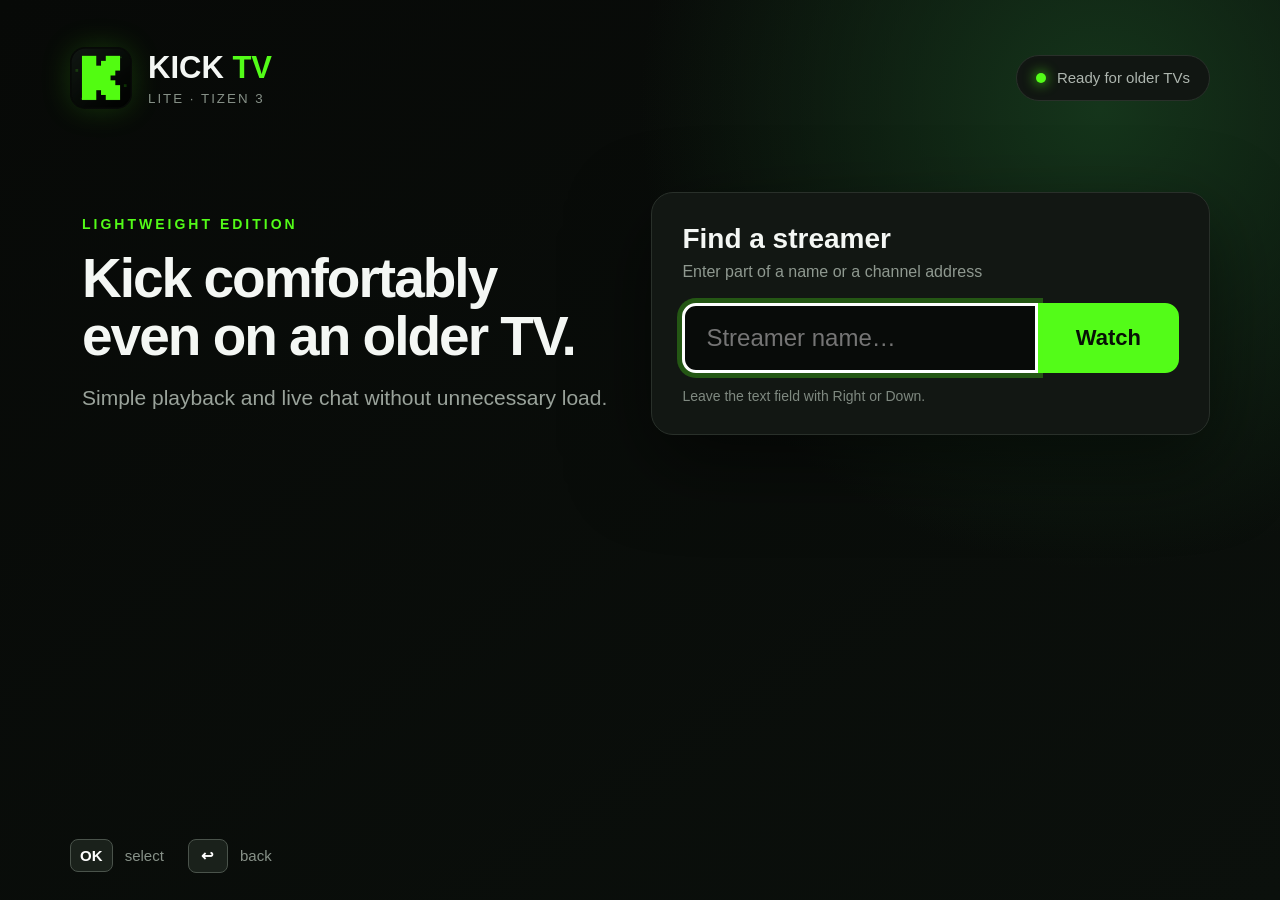
==== kick-tv-lite/index.html @ d7a7f8cd "feat: add lightweight Tizen 3 build" ====
<!doctype html>
<html lang="cs">
<head>
  <meta charset="utf-8">
  <meta name="viewport" content="width=1920, initial-scale=1, maximum-scale=1, user-scalable=no">
  <title>Kick TV Lite</title>
  <link rel="stylesheet" href="style.css">
  <script src="$WEBAPIS/webapis/webapis.js"></script>
</head>
<body>
  <main id="home">
    <header class="topbar">
      <div class="brand"><img src="kick-icon-117.png" alt=""><div><strong>KICK <em>TV</em></strong><small>LITE · TIZEN 3</small></div></div>
      <div class="ready"><span></span><b data-i18n="ready">Připraveno pro starší TV</b></div>
    </header>
    <section class="hero">
      <div class="intro"><p>LIGHTWEIGHT EDITION</p><h1 data-i18n="headline">Kick pohodlně<br>i na starší televizi.</h1><span data-i18n="subline">Jednoduché přehrávání a živý chat bez zbytečné zátěže.</span></div>
      <section class="search-card">
        <h2 data-i18n="find">Najít streamera</h2>
        <p data-i18n="findHelp">Stačí část jména nebo adresa kanálu</p>
        <div class="input-row"><input id="channel" class="focusable" type="text" autocomplete="off" data-i18n-placeholder="placeholder" placeholder="Jméno streamera…"><button id="watch" class="focusable" data-i18n="watch">Sledovat</button></div>
        <div class="tip" data-i18n="searchTip">Z textového pole odejdeš šipkou doprava nebo dolů.</div>
      </section>
    </section>
    <section id="searchSection" class="section hidden"><h2 data-i18n="results">Výsledky hledání</h2><span id="searchState"></span><div id="results" class="results"></div></section>
    <section id="recentSection" class="section hidden"><h2 data-i18n="recent">Naposledy sledované</h2><div id="recent" class="recent"></div></section>
    <footer><span class="key">OK</span> <span data-i18n="select">vybrat</span><span class="key back">↩</span> <span data-i18n="back">zpět</span></footer>
  </main>
  <section id="playerView" class="hidden">
    <object id="av-player" type="application/avplayer"></object>
    <div id="playerStatus"><div class="spinner"></div><strong id="statusTitle" data-i18n="loading">Načítám stream…</strong><span id="statusDetail"></span></div>
    <div id="hud"><span id="nowPlaying"></span><span id="hint" data-i18n="playerHint">OK: chat · Zpět: výběr</span></div>
    <aside id="chatPanel">
      <header><span class="chat-dot"></span><strong data-i18n="chat">Živý chat</strong><small id="chatStatus" data-i18n="connecting">Připojuji…</small></header>
      <div id="chatMessages" class="messages"><div class="empty" data-i18n="empty">Nové zprávy se objeví tady.</div></div>
      <footer><span class="key">OK</span> <span data-i18n="hideChat">skrýt chat</span></footer>
    </aside>
  </section>
  <div id="sparkles"></div>
  <script src="app.js"></script>
</body>
</html>
---- kick-tv-lite/style.css ----
*{box-sizing:border-box}html,body{width:100%;height:100%;margin:0;overflow:hidden;background:#070907;color:#f4f7f4;font-family:Arial,sans-serif}button,input{font-family:inherit}.hidden{display:none!important}
#home{position:relative;width:100%;height:100%;padding:42px 70px 30px;background:radial-gradient(circle at 86% 12%,#15351b 0,transparent 34%),linear-gradient(145deg,#070907,#0b100c)}.topbar{height:72px;display:flex;align-items:center;justify-content:space-between}.brand{display:flex;align-items:center}.brand img{width:62px;height:62px;margin-right:16px;border-radius:15px;box-shadow:0 0 30px rgba(83,252,24,.18)}.brand strong{display:block;font-size:31px}.brand em{color:#53fc18;font-style:normal}.brand small{display:block;margin-top:5px;color:#869087;letter-spacing:2px}.ready{padding:13px 19px;border:1px solid #29302a;border-radius:30px;background:#111612;color:#aeb6af}.ready span{display:inline-block;width:10px;height:10px;margin-right:11px;border-radius:50%;background:#53fc18;box-shadow:0 0 13px #53fc18}.ready b{font-size:15px;font-weight:normal}
.hero{height:338px;margin-top:30px;display:flex;align-items:center}.intro{width:51%;padding-left:12px}.intro>p{margin:0 0 18px;color:#53fc18;font-size:14px;font-weight:bold;letter-spacing:3px}.intro h1{margin:0 0 20px;font-size:55px;line-height:1.05;letter-spacing:-2px}.intro>span{color:#9aa39b;font-size:21px}.search-card{width:49%;padding:30px;border:1px solid #29302a;border-radius:22px;background:#121713;box-shadow:0 28px 80px rgba(0,0,0,.5)}.search-card h2{margin:0;font-size:28px}.search-card>p{margin:8px 0 22px;color:#8f9990;font-size:16px}.input-row{display:flex}.input-row input{height:70px;min-width:0;flex:1;padding:0 21px;border:3px solid #29302a;border-radius:14px 0 0 14px;outline:0;background:#080b09;color:#fff;font-size:24px}.input-row button{height:70px;padding:0 35px;border:3px solid #53fc18;border-radius:0 14px 14px 0;outline:0;background:#53fc18;color:#071006;font-size:22px;font-weight:bold}.focusable:focus,.focused{position:relative;border-color:#fff!important;box-shadow:0 0 0 5px rgba(83,252,24,.28)}.tip{margin-top:15px;color:#7f8980;font-size:14px}
.section{margin-top:12px}.section h2{display:inline-block;margin:0 15px 12px 0;font-size:19px}.section>span{color:#818b82;font-size:14px}.results,.recent{display:flex;flex-wrap:wrap}.result,.history-item{height:78px;margin:0 12px 12px 0;padding:12px 17px;border:3px solid transparent;border-radius:14px;outline:0;background:#141a15;color:#fff;text-align:left}.result{width:31.8%}.history-item{width:230px}.result strong,.history-item strong{display:block;overflow:hidden;font-size:19px;text-overflow:ellipsis;white-space:nowrap}.meta{display:block;margin-top:7px;color:#8e988f;font-size:14px;overflow:hidden;text-overflow:ellipsis;white-space:nowrap}.live{color:#53fc18}.offline{color:#89928a}#home>footer{position:absolute;left:70px;bottom:27px;color:#879188;font-size:15px}.key{display:inline-block;min-width:40px;margin-right:8px;padding:7px 9px;border:1px solid #4a534b;border-radius:8px;background:#1a211b;color:#fff;text-align:center;font-weight:bold}.key.back{margin-left:24px}
#playerView{position:absolute;top:0;right:0;bottom:0;left:0;background:#000}#av-player{position:absolute;z-index:-1;width:100%;height:100%;border:0;background:transparent;opacity:0;color:transparent;font-size:0}#playerStatus{position:absolute;z-index:2;top:0;right:0;bottom:0;left:0;display:flex;flex-direction:column;align-items:center;justify-content:center;background:#080b09;text-align:center}#playerStatus strong{margin-top:24px;font-size:42px}#playerStatus>span{max-width:930px;margin-top:15px;color:#9aa39b;font-size:22px;line-height:1.45}.spinner{width:65px;height:65px;border:7px solid #263027;border-top-color:#53fc18;border-radius:50%;animation:spin 1s linear infinite}.player-ready{background:transparent!important}.player-ready #playerStatus{display:none}.player-error .spinner{display:none}.player-error #statusTitle{color:#ff6672}.offline-state #playerStatus{background:radial-gradient(circle at 16% 40%,#17401d,#080b09 48%)}.chat-open #playerStatus{right:520px}html.video-playing,body.video-playing{background:transparent!important}
#hud{position:absolute;z-index:4;top:32px;left:45px;right:45px;padding:17px 22px;border-radius:13px;background:rgba(0,0,0,.76);font-size:20px;opacity:0;transition:opacity .2s}#hud span:last-child{float:right;color:#b3bbb4}.hud #hud{opacity:1}
#chatPanel{position:absolute;z-index:7;top:0;right:-520px;bottom:0;width:520px;background:#090e0a;border-left:2px solid #326d2d;box-shadow:-25px 0 70px rgba(0,0,0,.65);transition:right .22s}.chat-open #chatPanel{right:0}#chatPanel header{height:112px;padding:31px 26px;border-bottom:1px solid #283029}.chat-dot{display:inline-block;width:13px;height:13px;margin-right:14px;border-radius:50%;background:#657066}.chat-connected .chat-dot{background:#53fc18;box-shadow:0 0 14px #53fc18}#chatPanel header strong{font-size:25px}#chatPanel header small{display:block;margin:10px 0 0 29px;color:#8b968d;font-size:15px}.messages{position:absolute;top:112px;right:0;bottom:67px;left:0;padding:15px 18px;overflow:hidden;display:flex;flex-direction:column;justify-content:flex-end}.empty{margin:auto;color:#7f8980;font-size:17px}.message{margin-top:8px;padding:9px 11px;border-radius:10px;background:#111713;font-size:17px;line-height:1.38;overflow-wrap:break-word}.name{margin-right:8px;color:#53fc18;font-weight:bold}#chatPanel>footer{position:absolute;right:0;bottom:0;left:0;height:67px;padding:16px 22px;border-top:1px solid #283029;color:#8c968e}
#sparkles{position:absolute;z-index:30;top:0;right:0;bottom:0;left:0;pointer-events:none}.spark{position:absolute;width:12px;height:12px;border-radius:50% 50% 45% 45%;background:#53fc18;box-shadow:0 0 15px #53fc18;animation:pop 1.8s ease-out forwards}@keyframes spin{to{transform:rotate(360deg)}}@keyframes pop{0%{transform:scale(0);opacity:0}25%{transform:scale(1.5);opacity:1}100%{transform:translateY(-90px) scale(.2);opacity:0}}
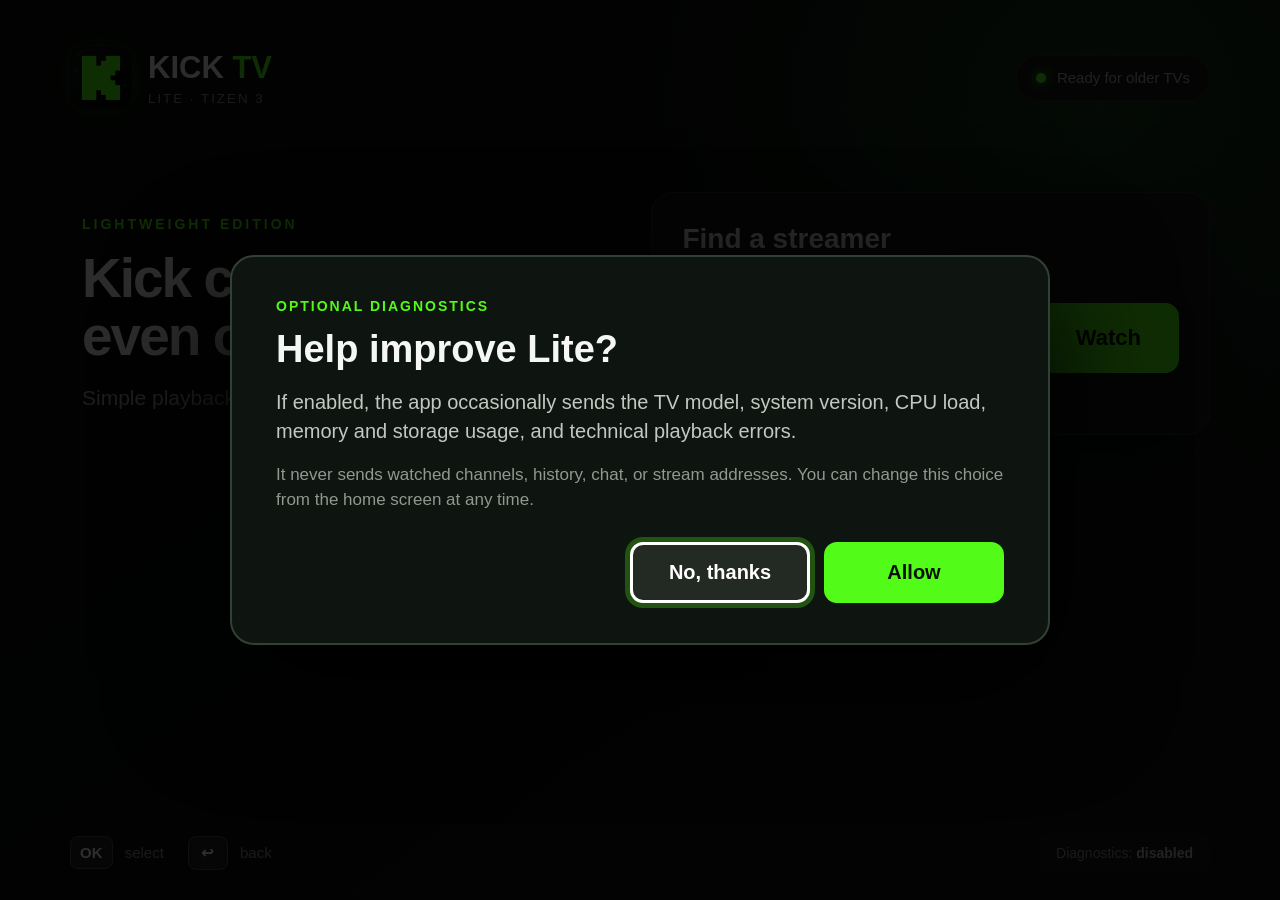
==== commit e5fa7c19: "Restore chat with dynamic Kick realtime discovery; update Lite diagnostics Thanks to @anyrobert for " ====
--- a/kick-tv-lite/index.html
+++ b/kick-tv-lite/index.html
@@ -24,7 +24,7 @@
     </section>
     <section id="searchSection" class="section hidden"><h2 data-i18n="results">Výsledky hledání</h2><span id="searchState"></span><div id="results" class="results"></div></section>
     <section id="recentSection" class="section hidden"><h2 data-i18n="recent">Naposledy sledované</h2><div id="recent" class="recent"></div></section>
-    <footer><span class="key">OK</span> <span data-i18n="select">vybrat</span><span class="key back">↩</span> <span data-i18n="back">zpět</span></footer>
+    <footer><div><span class="key">OK</span> <span data-i18n="select">vybrat</span><span class="key back">↩</span> <span data-i18n="back">zpět</span></div><button id="telemetrySettings" class="focusable telemetry-link"><span data-i18n="diagnostics">Diagnostika</span>: <b id="telemetryState">vypnuta</b></button></footer>
   </main>
   <section id="playerView" class="hidden">
     <object id="av-player" type="application/avplayer"></object>
@@ -35,8 +35,27 @@
       <div id="chatMessages" class="messages"><div class="empty" data-i18n="empty">Nové zprávy se objeví tady.</div></div>
       <footer><span class="key">OK</span> <span data-i18n="hideChat">skrýt chat</span></footer>
     </aside>
+    <aside id="qualityMenu">
+      <header><strong data-i18n="quality">Kvalita obrazu</strong><small data-i18n="qualityHelp">Šipkami vyber · OK potvrď · Zpět zavři</small></header>
+      <div id="qualityOptions"></div>
+    </aside>
+    <aside id="debugPanel" aria-hidden="true">
+      <header><strong data-i18n="debugTitle">Diagnostika přehrávače</strong><small data-i18n="debugHelp">Vyfoť celou tuto obrazovku a přilož ji k issue.</small></header>
+      <pre id="debugOutput"></pre>
+      <footer><span class="key">↓</span> <span data-i18n="debugClose">zavřít diagnostiku</span></footer>
+    </aside>
+  </section>
+  <section id="telemetryConsent" class="telemetry-consent" aria-hidden="true">
+    <div class="telemetry-card">
+      <span class="telemetry-kicker" data-i18n="diagnosticsOptional">DOBROVOLNÁ DIAGNOSTIKA</span>
+      <h2 data-i18n="diagnosticsTitle">Pomůžeš vylepšit Lite?</h2>
+      <p data-i18n="diagnosticsBody">Pokud ji povolíš, aplikace občas odešle model TV, verzi systému, vytížení CPU, využití paměti a úložiště a technické chyby přehrávače.</p>
+      <p class="telemetry-safe" data-i18n="diagnosticsSafe">Nikdy neposílá sledované kanály, historii, chat ani streamovací adresy. Volbu můžeš kdykoli změnit na hlavní obrazovce.</p>
+      <div class="telemetry-actions"><button id="telemetryDecline" class="consent-option" data-i18n="diagnosticsDecline">Ne, díky</button><button id="telemetryAllow" class="consent-option allow" data-i18n="diagnosticsAllow">Povolit</button></div>
+    </div>
   </section>
   <div id="sparkles"></div>
+  <script src="realtime.js"></script>
   <script src="app.js"></script>
 </body>
 </html>
--- a/kick-tv-lite/style.css
+++ b/kick-tv-lite/style.css
@@ -1,8 +1,12 @@
 *{box-sizing:border-box}html,body{width:100%;height:100%;margin:0;overflow:hidden;background:#070907;color:#f4f7f4;font-family:Arial,sans-serif}button,input{font-family:inherit}.hidden{display:none!important}
+.message{flex-shrink:0;word-wrap:break-word}
 #home{position:relative;width:100%;height:100%;padding:42px 70px 30px;background:radial-gradient(circle at 86% 12%,#15351b 0,transparent 34%),linear-gradient(145deg,#070907,#0b100c)}.topbar{height:72px;display:flex;align-items:center;justify-content:space-between}.brand{display:flex;align-items:center}.brand img{width:62px;height:62px;margin-right:16px;border-radius:15px;box-shadow:0 0 30px rgba(83,252,24,.18)}.brand strong{display:block;font-size:31px}.brand em{color:#53fc18;font-style:normal}.brand small{display:block;margin-top:5px;color:#869087;letter-spacing:2px}.ready{padding:13px 19px;border:1px solid #29302a;border-radius:30px;background:#111612;color:#aeb6af}.ready span{display:inline-block;width:10px;height:10px;margin-right:11px;border-radius:50%;background:#53fc18;box-shadow:0 0 13px #53fc18}.ready b{font-size:15px;font-weight:normal}
 .hero{height:338px;margin-top:30px;display:flex;align-items:center}.intro{width:51%;padding-left:12px}.intro>p{margin:0 0 18px;color:#53fc18;font-size:14px;font-weight:bold;letter-spacing:3px}.intro h1{margin:0 0 20px;font-size:55px;line-height:1.05;letter-spacing:-2px}.intro>span{color:#9aa39b;font-size:21px}.search-card{width:49%;padding:30px;border:1px solid #29302a;border-radius:22px;background:#121713;box-shadow:0 28px 80px rgba(0,0,0,.5)}.search-card h2{margin:0;font-size:28px}.search-card>p{margin:8px 0 22px;color:#8f9990;font-size:16px}.input-row{display:flex}.input-row input{height:70px;min-width:0;flex:1;padding:0 21px;border:3px solid #29302a;border-radius:14px 0 0 14px;outline:0;background:#080b09;color:#fff;font-size:24px}.input-row button{height:70px;padding:0 35px;border:3px solid #53fc18;border-radius:0 14px 14px 0;outline:0;background:#53fc18;color:#071006;font-size:22px;font-weight:bold}.focusable:focus,.focused{position:relative;border-color:#fff!important;box-shadow:0 0 0 5px rgba(83,252,24,.28)}.tip{margin-top:15px;color:#7f8980;font-size:14px}
-.section{margin-top:12px}.section h2{display:inline-block;margin:0 15px 12px 0;font-size:19px}.section>span{color:#818b82;font-size:14px}.results,.recent{display:flex;flex-wrap:wrap}.result,.history-item{height:78px;margin:0 12px 12px 0;padding:12px 17px;border:3px solid transparent;border-radius:14px;outline:0;background:#141a15;color:#fff;text-align:left}.result{width:31.8%}.history-item{width:230px}.result strong,.history-item strong{display:block;overflow:hidden;font-size:19px;text-overflow:ellipsis;white-space:nowrap}.meta{display:block;margin-top:7px;color:#8e988f;font-size:14px;overflow:hidden;text-overflow:ellipsis;white-space:nowrap}.live{color:#53fc18}.offline{color:#89928a}#home>footer{position:absolute;left:70px;bottom:27px;color:#879188;font-size:15px}.key{display:inline-block;min-width:40px;margin-right:8px;padding:7px 9px;border:1px solid #4a534b;border-radius:8px;background:#1a211b;color:#fff;text-align:center;font-weight:bold}.key.back{margin-left:24px}
+.section{margin-top:12px}.section h2{display:inline-block;margin:0 15px 12px 0;font-size:19px}.section>span{color:#818b82;font-size:14px}.results,.recent{display:flex;flex-wrap:wrap}.result,.history-item{height:78px;margin:0 12px 12px 0;padding:12px 17px;border:3px solid transparent;border-radius:14px;outline:0;background:#141a15;color:#fff;text-align:left}.result{width:31.8%}.history-item{width:230px}.result strong,.history-item strong{display:block;overflow:hidden;font-size:19px;text-overflow:ellipsis;white-space:nowrap}.meta{display:block;margin-top:7px;color:#8e988f;font-size:14px;overflow:hidden;text-overflow:ellipsis;white-space:nowrap}.live{color:#53fc18}.offline{color:#89928a}#home>footer{position:absolute;right:70px;bottom:27px;left:70px;display:flex;align-items:center;justify-content:space-between;color:#879188;font-size:15px}.key{display:inline-block;min-width:40px;margin-right:8px;padding:7px 9px;border:1px solid #4a534b;border-radius:8px;background:#1a211b;color:#fff;text-align:center;font-weight:bold}.key.back{margin-left:24px}.telemetry-link{padding:10px 15px;border:2px solid transparent;border-radius:10px;outline:0;background:#111612;color:#879188;font-size:14px}.telemetry-link b{color:#b6c0b8}.telemetry-link.enabled b{color:#53fc18}
 #playerView{position:absolute;top:0;right:0;bottom:0;left:0;background:#000}#av-player{position:absolute;z-index:-1;width:100%;height:100%;border:0;background:transparent;opacity:0;color:transparent;font-size:0}#playerStatus{position:absolute;z-index:2;top:0;right:0;bottom:0;left:0;display:flex;flex-direction:column;align-items:center;justify-content:center;background:#080b09;text-align:center}#playerStatus strong{margin-top:24px;font-size:42px}#playerStatus>span{max-width:930px;margin-top:15px;color:#9aa39b;font-size:22px;line-height:1.45}.spinner{width:65px;height:65px;border:7px solid #263027;border-top-color:#53fc18;border-radius:50%;animation:spin 1s linear infinite}.player-ready{background:transparent!important}.player-ready #playerStatus{display:none}.player-error .spinner{display:none}.player-error #statusTitle{color:#ff6672}.offline-state #playerStatus{background:radial-gradient(circle at 16% 40%,#17401d,#080b09 48%)}.chat-open #playerStatus{right:520px}html.video-playing,body.video-playing{background:transparent!important}
 #hud{position:absolute;z-index:4;top:32px;left:45px;right:45px;padding:17px 22px;border-radius:13px;background:rgba(0,0,0,.76);font-size:20px;opacity:0;transition:opacity .2s}#hud span:last-child{float:right;color:#b3bbb4}.hud #hud{opacity:1}
 #chatPanel{position:absolute;z-index:7;top:0;right:-520px;bottom:0;width:520px;background:#090e0a;border-left:2px solid #326d2d;box-shadow:-25px 0 70px rgba(0,0,0,.65);transition:right .22s}.chat-open #chatPanel{right:0}#chatPanel header{height:112px;padding:31px 26px;border-bottom:1px solid #283029}.chat-dot{display:inline-block;width:13px;height:13px;margin-right:14px;border-radius:50%;background:#657066}.chat-connected .chat-dot{background:#53fc18;box-shadow:0 0 14px #53fc18}#chatPanel header strong{font-size:25px}#chatPanel header small{display:block;margin:10px 0 0 29px;color:#8b968d;font-size:15px}.messages{position:absolute;top:112px;right:0;bottom:67px;left:0;padding:15px 18px;overflow:hidden;display:flex;flex-direction:column;justify-content:flex-end}.empty{margin:auto;color:#7f8980;font-size:17px}.message{margin-top:8px;padding:9px 11px;border-radius:10px;background:#111713;font-size:17px;line-height:1.38;overflow-wrap:break-word}.name{margin-right:8px;color:#53fc18;font-weight:bold}#chatPanel>footer{position:absolute;right:0;bottom:0;left:0;height:67px;padding:16px 22px;border-top:1px solid #283029;color:#8c968e}
+#qualityMenu{position:absolute;z-index:10;top:50%;left:50%;width:610px;padding:28px;border:1px solid #354037;border-radius:22px;background:#0d130f;box-shadow:0 30px 100px rgba(0,0,0,.85);opacity:0;visibility:hidden;transform:translate(-50%,-47%);transition:opacity .16s,transform .16s}.quality-open #qualityMenu{opacity:1;visibility:visible;transform:translate(-50%,-50%)}#qualityMenu header{margin-bottom:20px}#qualityMenu header strong{display:block;font-size:30px}#qualityMenu header small{display:block;margin-top:7px;color:#929d94;font-size:15px}.quality-option{height:62px;margin-top:8px;padding:0 18px;border:2px solid transparent;border-radius:13px;background:#161d17;line-height:58px}.quality-option strong{font-size:21px}.quality-option span{float:right;color:#96a098;font-size:15px}.quality-option.selected span{color:#53fc18}.quality-option.focused{border-color:#fff;background:#1b2b1c;box-shadow:0 0 0 4px rgba(83,252,24,.25)}
+#debugPanel{position:absolute;z-index:12;top:45px;right:55px;bottom:45px;left:55px;padding:28px 32px;border:2px solid #53fc18;border-radius:20px;background:rgba(5,9,6,.97);box-shadow:0 25px 100px #000;opacity:0;visibility:hidden}.debug-open #debugPanel{opacity:1;visibility:visible}#debugPanel header{height:78px;border-bottom:1px solid #304032}#debugPanel header strong{display:block;font-size:29px;color:#53fc18}#debugPanel header small{display:block;margin-top:7px;color:#a7b2a9;font-size:16px}#debugOutput{position:absolute;top:124px;right:32px;bottom:78px;left:32px;margin:0;overflow:hidden;color:#e8eee9;font:17px/1.45 monospace;white-space:pre-wrap;word-break:break-all}#debugPanel footer{position:absolute;right:32px;bottom:24px;left:32px;color:#a7b2a9;font-size:16px}
+.telemetry-consent{position:absolute;z-index:40;top:0;right:0;bottom:0;left:0;display:flex;align-items:center;justify-content:center;background:rgba(0,0,0,.82);opacity:0;visibility:hidden}.telemetry-consent.open{opacity:1;visibility:visible}.telemetry-card{width:820px;padding:40px 44px;border:2px solid #334035;border-radius:24px;background:#0e140f;box-shadow:0 35px 120px #000}.telemetry-kicker{color:#53fc18;font-size:14px;font-weight:bold;letter-spacing:2px}.telemetry-card h2{margin:13px 0 17px;font-size:38px}.telemetry-card p{margin:0;color:#c1c9c2;font-size:20px;line-height:1.48}.telemetry-card .telemetry-safe{margin-top:15px;color:#8e9990;font-size:17px}.telemetry-actions{margin-top:30px;display:flex;justify-content:flex-end}.consent-option{min-width:180px;margin-left:14px;padding:16px 24px;border:3px solid transparent;border-radius:13px;outline:0;background:#222a23;color:#fff;font-size:20px;font-weight:bold}.consent-option.allow{background:#53fc18;color:#071006}.consent-option:focus{border-color:#fff;box-shadow:0 0 0 5px rgba(83,252,24,.28)}
 #sparkles{position:absolute;z-index:30;top:0;right:0;bottom:0;left:0;pointer-events:none}.spark{position:absolute;width:12px;height:12px;border-radius:50% 50% 45% 45%;background:#53fc18;box-shadow:0 0 15px #53fc18;animation:pop 1.8s ease-out forwards}@keyframes spin{to{transform:rotate(360deg)}}@keyframes pop{0%{transform:scale(0);opacity:0}25%{transform:scale(1.5);opacity:1}100%{transform:translateY(-90px) scale(.2);opacity:0}}
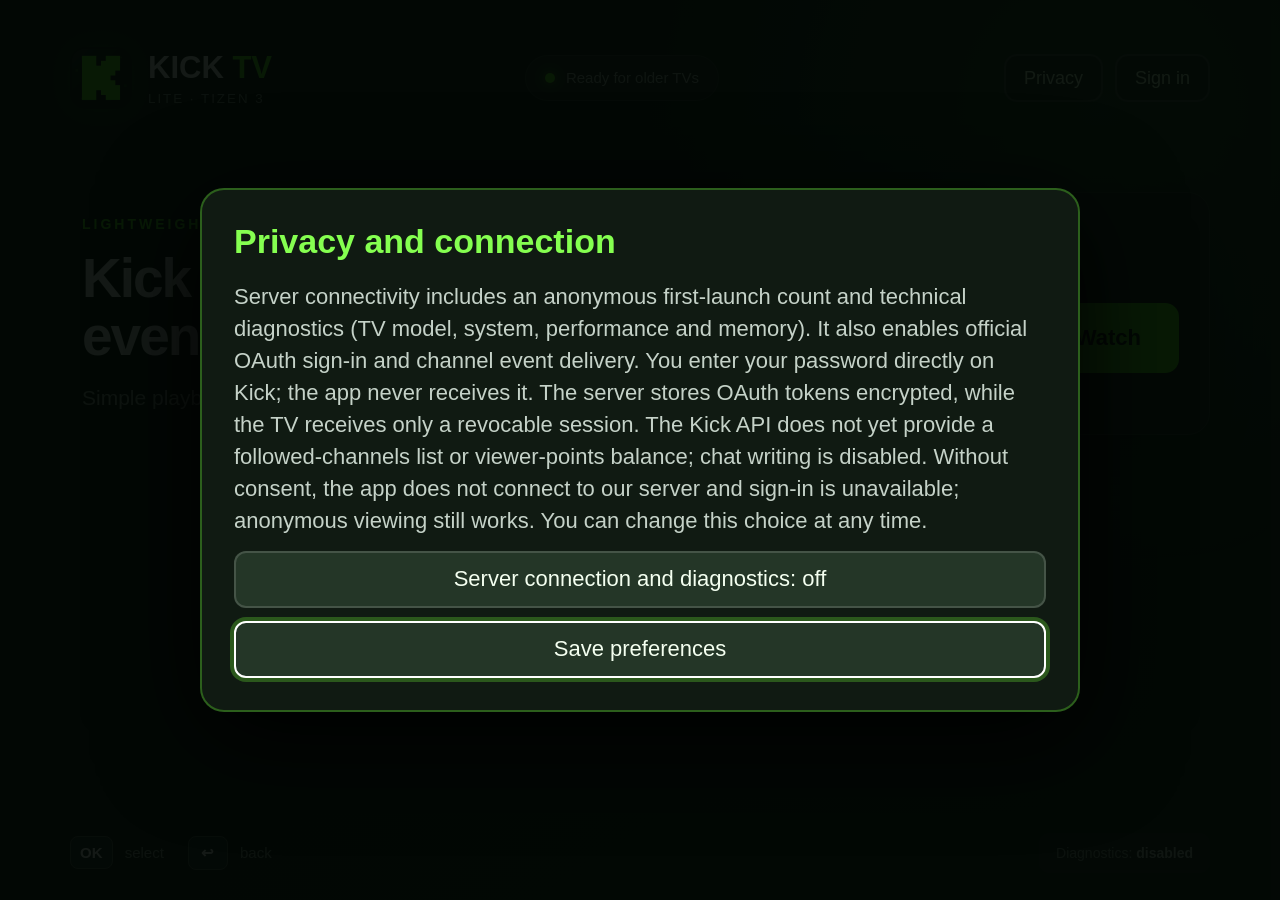
==== commit 6718b5ed: "feat: add Kick account sign-in and language browsing" ====
--- a/kick-tv-lite/index.html
+++ b/kick-tv-lite/index.html
@@ -5,6 +5,7 @@
   <meta name="viewport" content="width=1920, initial-scale=1, maximum-scale=1, user-scalable=no">
   <title>Kick TV Lite</title>
   <link rel="stylesheet" href="style.css">
+  <link rel="stylesheet" href="account.css">
   <script src="$WEBAPIS/webapis/webapis.js"></script>
 </head>
 <body>
@@ -56,6 +57,9 @@
   </section>
   <div id="sparkles"></div>
   <script src="realtime.js"></script>
+  <script src="tv-launch.js"></script>
+  <script src="account.js"></script>
+  <script src="tv-navigation.js"></script>
   <script src="app.js"></script>
 </body>
 </html>
--- a/kick-tv-lite/account.css
+++ b/kick-tv-lite/account.css
@@ -0,0 +1,4 @@
+.account-actions{display:flex;align-items:center;margin-left:20px}.account-button{height:48px;font-size:18px;padding:0 18px;margin-left:12px;border:2px solid #ffffff26;border-radius:13px;background:#18261a;color:#d9ffce;max-width:250px;overflow:hidden;text-overflow:ellipsis;white-space:nowrap}.account-modal{position:fixed;z-index:100;left:0;right:0;top:0;bottom:0;background:#030805ed;display:flex;align-items:center;justify-content:center}.account-card{width:880px;max-height:94%;overflow-y:auto;padding:32px;border:2px solid #6eff334d;border-radius:24px;background:#101a12;box-shadow:0 24px 100px #000}.account-card h2{margin:0 0 20px;font-size:34px;color:#85ff50}.account-card p{font-size:22px;line-height:1.45;margin:14px 0;color:#c5d2c8}.account-card button,.account-card .account-link{display:block;width:100%;height:auto;min-height:57px;padding:12px 20px;margin-top:13px;font-size:22px;border:2px solid #ffffff26;border-radius:12px;background:#243627;color:#f4fff0;outline:none;text-decoration:none;box-sizing:border-box}.account-card button:focus,.account-card .account-link:focus{border-color:#fff;box-shadow:0 0 0 4px #72ff3845}.account-card button[aria-pressed="true"]{color:#85ff50}.account-card button[aria-disabled="true"]{color:#819085}.account-qr{display:block;width:300px;height:300px;padding:12px;margin:15px auto;background:#fff;border-radius:12px}
+.account-actions button{transition:none!important}
+#home .focusable:focus{transform:none!important;box-shadow:0 0 0 3px #53fc1845!important}
+#home .glow{display:none}
